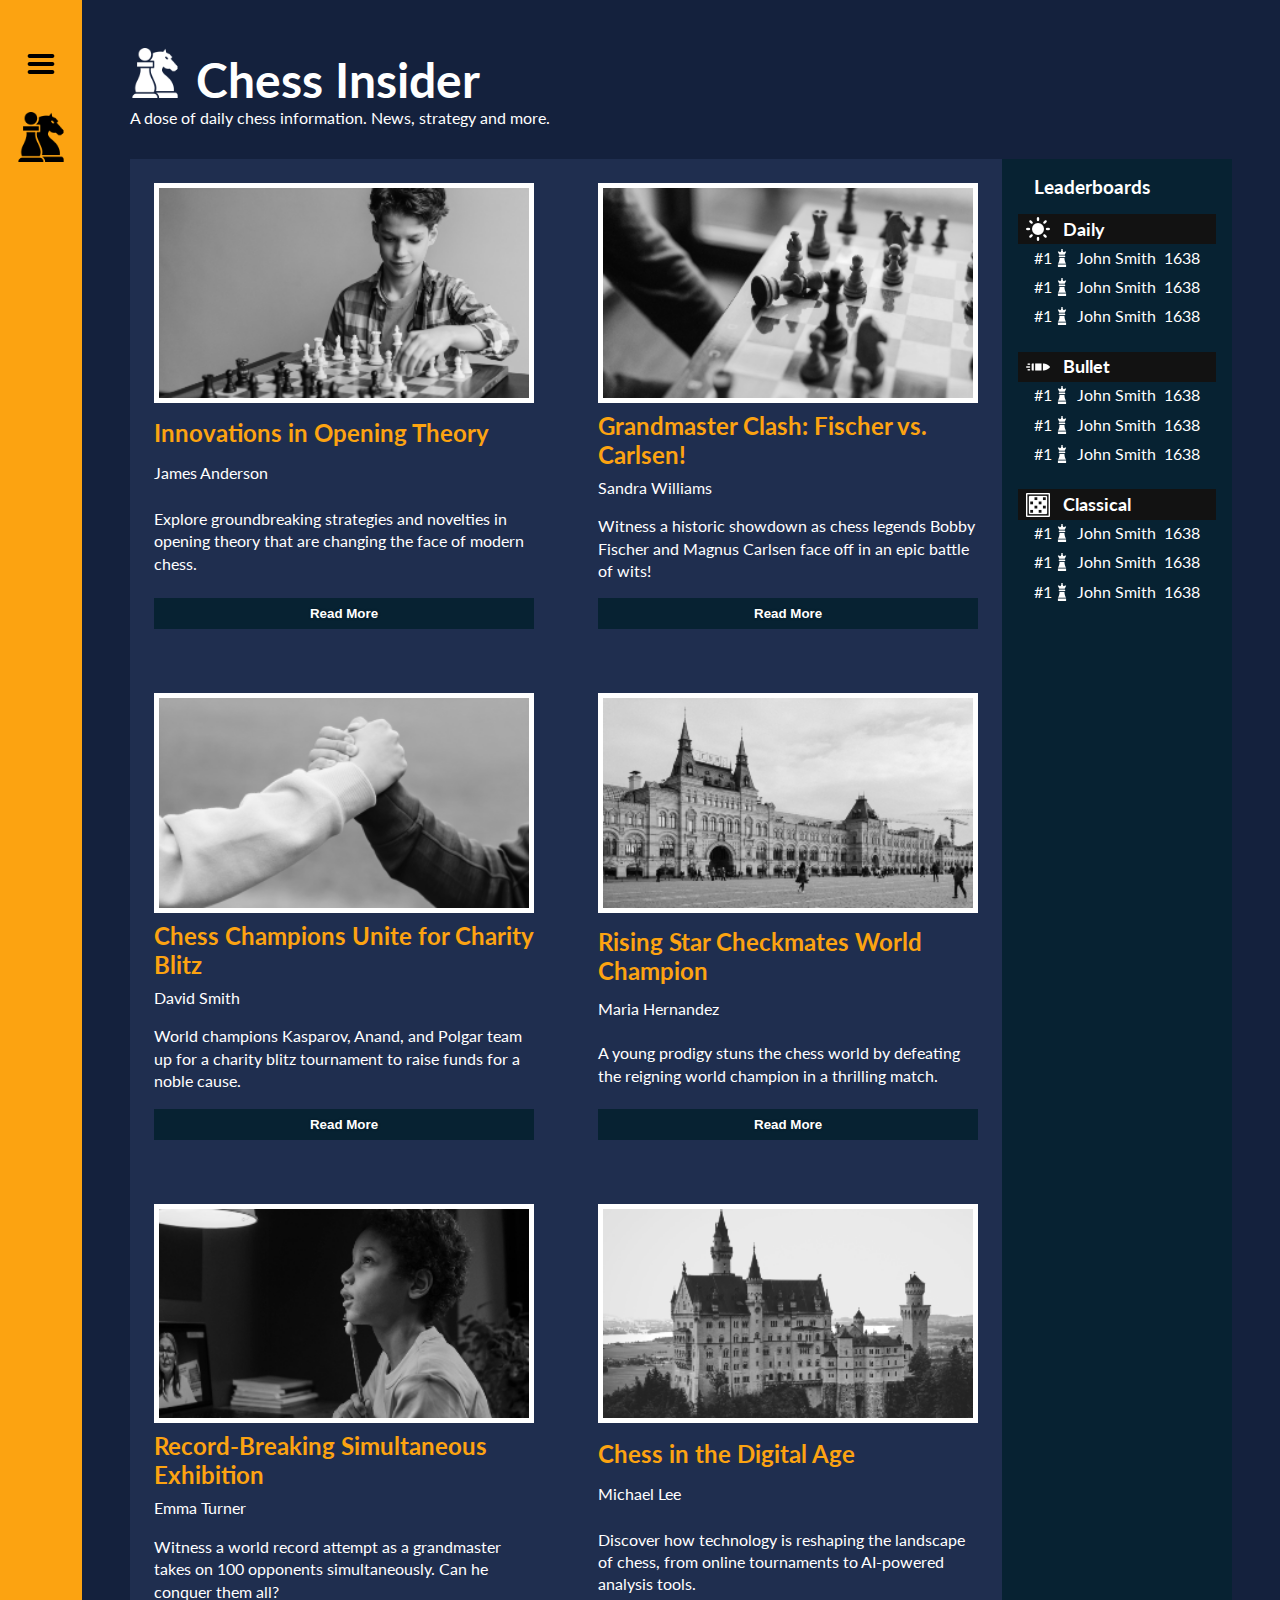
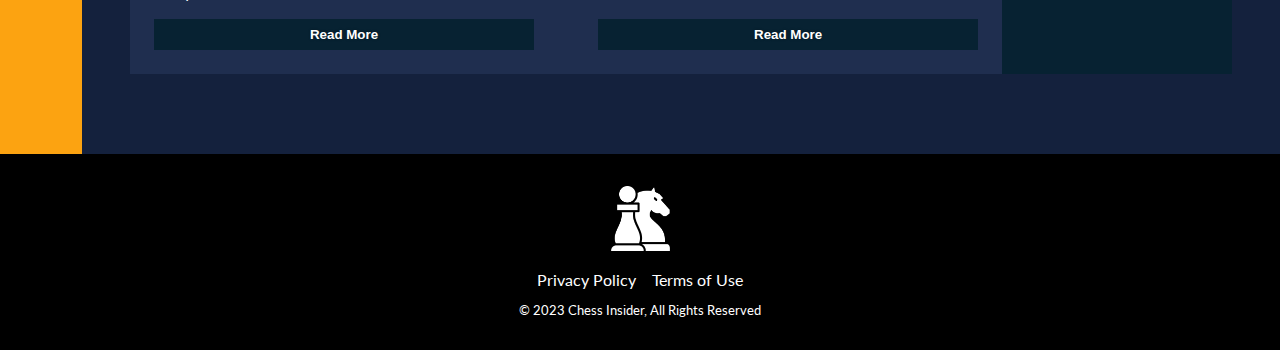
==== index.html @ 67de0f91 "Complete core layout" ====
<!DOCTYPE html>
<html lang="en">

<head>
    <meta charset="UTF-8">
    <meta name="viewport" content="width=device-width, initial-scale=1.0">
    <title>Dynamic Interactions</title>
    <link rel="stylesheet" href="./style.css">
    <link rel="stylesheet" href="https://fonts.googleapis.com/css?family=Lato">
    <script src="./interactions.js" async></script>
</head>

<body>
    <div class="main_container">
        <div class="sidebar_menu_closed">
            <img class ="burger_menu" src="./images/burger_bar.png" alt="burger menu">
            <div class="logo_container">
                <img class="logo_closed" src="./images/chess.png" alt="chess logo">
            </div>
        </div>
        <div class="sidebar_menu_open">
            <img class="close_icon" src="./images/close_icon.png" alt="close icon">
            <div class="logo_container">
                <img class="logo_open" src="./images/chess.png" alt="chess logo">
            </div>
            <nav class="main_navigation">
                <ul>
                    <li><a href="./">Home</a></li>
                    <li><a href="./">Gallery</a></li>
                </ul>
            </nav>
        </div>
        <main class="main_content">
            <div class="title_section">
                <div class="title">
                    <img class="title_logo" src="./images/chess.png" alt="chess logo">
                    <h1>Chess Insider</h1>
                </div>
                <p>A dose of daily chess information. News, strategy and more.</p>
            </div>
            <div class="main_sections">
                <div class="news_section">
                    <article class="news_article">
                        <img src="./images/chess_news_1.png" alt="">
                        <h2>Innovations in Opening Theory</h2>
                        <p>James Anderson</p>
                        <p>Explore groundbreaking strategies and novelties in opening theory that are changing the face
                            of
                            modern chess.</p>
                        <button><a href="./">Read More</a></button>
                    </article>
                    <article class="news_article">
                        <img src="./images/chess_news_2.png" alt="">
                        <h2>Grandmaster Clash: Fischer vs. Carlsen!</h2>
                        <p>Sandra Williams</p>
                        <p>Witness a historic showdown as chess legends Bobby Fischer and Magnus Carlsen face off in an
                            epic
                            battle of
                            wits!</p>
                        <button><a href="./">Read More</a></button>
                    </article>
                    <article class="news_article">
                        <img src="./images/chess_news_3.png" alt="">
                        <h2>Chess Champions Unite for Charity Blitz</h2>
                        <p>David Smith</p>
                        <p>World champions Kasparov, Anand, and Polgar team up for a charity blitz tournament to raise
                            funds
                            for a noble cause.</p>
                        <button><a href="./">Read More</a></button>
                    </article>
                    <article class="news_article">
                        <img src="./images/chess_news_4.png" alt="">
                        <h2>Rising Star Checkmates World Champion</h2>
                        <p>Maria Hernandez</p>
                        <p>A young prodigy stuns the chess world by defeating the reigning world champion in a thrilling
                            match.</p>
                        <button><a href="./">Read More</a></button>
                    </article>
                    <article class="news_article">
                        <img src="./images/chess_news_5.png" alt="">
                        <h2>Record-Breaking Simultaneous Exhibition</h2>
                        <p>Emma Turner</p>
                        <p>Witness a world record attempt as a grandmaster takes on 100 opponents simultaneously. Can he
                            conquer them all?</p>
                        <button><a href="./">Read More</a></button>
                    </article>
                    <article class="news_article">
                        <img src="./images/chess_news_6.png" alt="">
                        <h2>Chess in the Digital Age</h2>
                        <p>Michael Lee</p>
                        <p>Discover how technology is reshaping the landscape of chess, from online tournaments to
                            AI-powered analysis tools.</p>
                        <button><a href="./">Read More</a></button>
                    </article>
                </div>
                <aside class="leaderboards">
                    <h3 class="leaderboards_title">Leaderboards</h3>
                    <div class="category">
                        <div class="category_block">
                            <div class="leaderboards_subtitle">
                                <img src="./images/sun_icon.png" alt="sun icon">
                                <h3 class="category_title">Daily</h3>
                            </div>
                            <div class="user_container">
                                <div class="user_info">
                                    <div class="user_rank">#1</div>
                                    <div class="user_icon"><img src="./images/queen_icon.png" alt="user_icon"></div>
                                    <div class="user_name">John Smith</div>
                                </div>
                                <div class="user_score">1638</div>
                            </div>
                            <div class="user_container">
                                <div class="user_info">
                                    <div class="user_rank">#1</div>
                                    <div class="user_icon"><img src="./images/queen_icon.png" alt="user_icon"></div>
                                    <div class="user_name">John Smith</div>
                                </div>
                                <div class="user_score">1638</div>
                            </div>
                            <div class="user_container">
                                <div class="user_info">
                                    <div class="user_rank">#1</div>
                                    <div class="user_icon"><img src="./images/queen_icon.png" alt="user_icon"></div>
                                    <div class="user_name">John Smith</div>
                                </div>
                                <div class="user_score">1638</div>
                            </div>
                        </div>
                        <div class="category_block">
                            <div class="leaderboards_subtitle">
                                <img src="./images/bullet_icon.png" alt="bullet icon">
                                <h3 class="category_title">Bullet</h3>
                            </div>
                            <div class="user_container">
                                <div class="user_info">
                                    <div class="user_rank">#1</div>
                                    <div class="user_icon"><img src="./images/queen_icon.png" alt="user_icon"></div>
                                    <div class="user_name">John Smith</div>
                                </div>
                                <div class="user_score">1638</div>
                            </div>
                            <div class="user_container">
                                <div class="user_info">
                                    <div class="user_rank">#1</div>
                                    <div class="user_icon"><img src="./images/queen_icon.png" alt="user_icon"></div>
                                    <div class="user_name">John Smith</div>
                                </div>
                                <div class="user_score">1638</div>
                            </div>
                            <div class="user_container">
                                <div class="user_info">
                                    <div class="user_rank">#1</div>
                                    <div class="user_icon"><img src="./images/queen_icon.png" alt="user_icon"></div>
                                    <div class="user_name">John Smith</div>
                                </div>
                                <div class="user_score">1638</div>
                            </div>
                        </div>
                        <div class="category_block">
                            <div class="leaderboards_subtitle">
                                <img src="./images/chess_board_icon.png" alt="chess board icon">
                                <h3 class="category_title">Classical</h3>
                            </div>
                            <div class="user_container">
                                <div class="user_info">
                                    <div class="user_rank">#1</div>
                                    <div class="user_icon"><img src="./images/queen_icon.png" alt="user_icon"></div>
                                    <div class="user_name">John Smith</div>
                                </div>
                                <div class="user_score">1638</div>
                            </div>
                            <div class="user_container">
                                <div class="user_info">
                                    <div class="user_rank">#1</div>
                                    <div class="user_icon"><img src="./images/queen_icon.png" alt="user_icon"></div>
                                    <div class="user_name">John Smith</div>
                                </div>
                                <div class="user_score">1638</div>
                            </div>
                            <div class="user_container">
                                <div class="user_info">
                                    <div class="user_rank">#1</div>
                                    <div class="user_icon"><img src="./images/queen_icon.png" alt="user_icon"></div>
                                    <div class="user_name">John Smith</div>
                                </div>
                                <div class="user_score">1638</div>
                            </div>
                        </div>
                    </div>
                </aside>
            </div>

        </main>

    </div>
</body>
<footer>
    <div class="logo_container">
        <img class="logo_footer" src="./images/chess.png" alt="chess logo">
    </div>
    <div class="legal_container">
            <div>Privacy Policy</div>
            <div>Terms of Use</div>
    </div>
    <div class="copyright">
        © 2023 Chess Insider, All Rights Reserved
    </div>
</footer>

</html>
---- style.css ----
/* Reset CSS section*/
html, body, div, span, applet, object, iframe,
h1, h2, h3, h4, h5, h6, p, blockquote, pre,
a, abbr, acronym, address, big, cite, code,
del, dfn, em, img, ins, kbd, q, s, samp,
small, strike, strong, sub, sup, tt, var,
b, u, i, center,
dl, dt, dd, ol, ul, li,
fieldset, form, label, legend,
table, caption, tbody, tfoot, thead, tr, th, td,
article, aside, canvas, details, embed, 
figure, figcaption, footer, header, hgroup, 
menu, nav, output, ruby, section, summary,
time, mark, audio, video {
    border: 0;
    font: inherit;
    font-size: 100%;
    margin: 0;
    padding: 0;
    vertical-align: baseline;
}

/* HTML5 display-role reset for older browsers */
article, aside, details, figcaption, figure, 
footer, header, hgroup, menu, nav, section {
    display: block;

}

:root {
    --background: #000000;
    --primary: #14213D;
    --secondary: #1f2e4f;
    --accent: #FCA311;
    --dark-accent: #072232;
    --neutral: #E5E5E5;
    --white: #ffffff;
}

body {
    background-color: var(--background);
    color: var(--color2);
    font-family: 'Lato';
    height: fit-content;
    
}

h1 {
    color: var(--white);
    font-size: 3rem;
    font-weight: bold;
    padding: 0 1rem;
}

h3 {
    font-size: 1.2rem;
    font-weight: bold;
    padding: 0 1rem;
}

a, a:visited {
    color: var(--color2);
    text-decoration: none;
}

nav > ul {
    list-style-type: none;
}

.main_container {
    display: flex;
}

.title {
    align-items: baseline;
    display: flex;
    flex-direction: row;
}

.title_logo {
    filter: invert(1);
    width: 50px;
}

.sidebar_menu_closed {
    align-items: center;
    background-color: var(--accent);
    display: flex;
    flex-direction: column;
    padding: 3rem 1rem;
}

.burger_menu {
    padding-bottom: 2rem;
    cursor: pointer;
}

.sidebar_menu_closed > .logo_container > .logo_closed {
    width: 50px;
}

.sidebar_menu_open {
    align-items: center;
    background-color: var(--accent);
    display: none;
    flex-direction: column;
    padding: 3rem 2rem;
}

.close_icon {
    padding-bottom: 2rem;
    cursor: pointer;
}

.sidebar_menu_open > .logo_container > .logo_open {
    width: 100px;
}

.main_navigation {
    font-size: 1rem;
    font-weight: bold;
    line-height: 2rem;
    padding: 2rem;
}

.logo {
    width: 75px;
}

.main_content {
    background-color: var(--primary);
    color: var(--white);
    height: 100vh;
    height: fit-content;
    padding: 3rem;
    width: 100vw;
}

.main_sections {
    display: flex;
    margin: 2rem 0;
}

/* News block section */
.news_section {
    background-color: var(--secondary);
    display: flex;
    flex-wrap: wrap;
    gap: 1rem;
    width: 100%;
}

.news_section > article {
    flex-grow: 1;
    width: 300px;
}

.news_article {
    display: flex;
    flex-direction: column;
    justify-content: space-between;
    padding: 1.5rem;
}

.news_article > img {
    border: 5px solid var(--white);
    filter: grayscale(1);
    margin-bottom: 0.5rem;
}

.news_article > img:hover {
    filter: grayscale(0);
}

.news_article > h2 {
    color: var(--accent);
    font-size: 1.5rem;
    font-weight: bold;
    padding-bottom: 0.5rem;
}

.news_article > p {
    line-height: 1.4rem;
    padding-bottom: 1rem;
}

.news_article > button {
    background-color: var(--dark-accent);
    border: none;
    color: var(--white);
    font-weight: bold;
    padding: 0.5rem;
    text-shadow: 0 0 3px #00000052;
    width: 100%;;
}

/* Leaderboard block section */
.leaderboards {
    background-color: var(--dark-accent);
    padding: 1rem;
    width: 250px;
}

.leaderboards_title {
    padding-bottom: 1rem;
}

.leaderboards_subtitle {
    align-items: center;
    background-color:#121212;
    display: flex;
    padding: 0.2rem 0.5rem;
}

.leaderboards_subtitle > img {
    filter: invert(1);
}

.user_icon > img {
    filter: invert(1);
}

.category_block {
    padding-bottom: 1.2rem;
}

.category_title {
    font-size: 1.1rem;
    font-weight: bold;
    padding-left: 0.8rem;
}

.user_container {
    display: flex;
    justify-content: space-between;
    padding: 0.2rem 1rem;
}

.user_info {
    display: flex;
}

.user_name {
    padding-left: 0.3rem;
}

/* Footer section */
footer {
    color: var(--white);
    background-color: #000000;
    padding: 2rem 0;
    display: flex;
    flex-direction: column;
    align-items: center;
}

.logo_footer {
    filter: invert(1);
    width: 65px;
    padding-bottom: 1rem;
}

.legal_container {
    display: flex;
    gap: 1rem;
    padding-bottom: 0.8rem;
}

.copyright {
    font-size: 0.8rem;
}
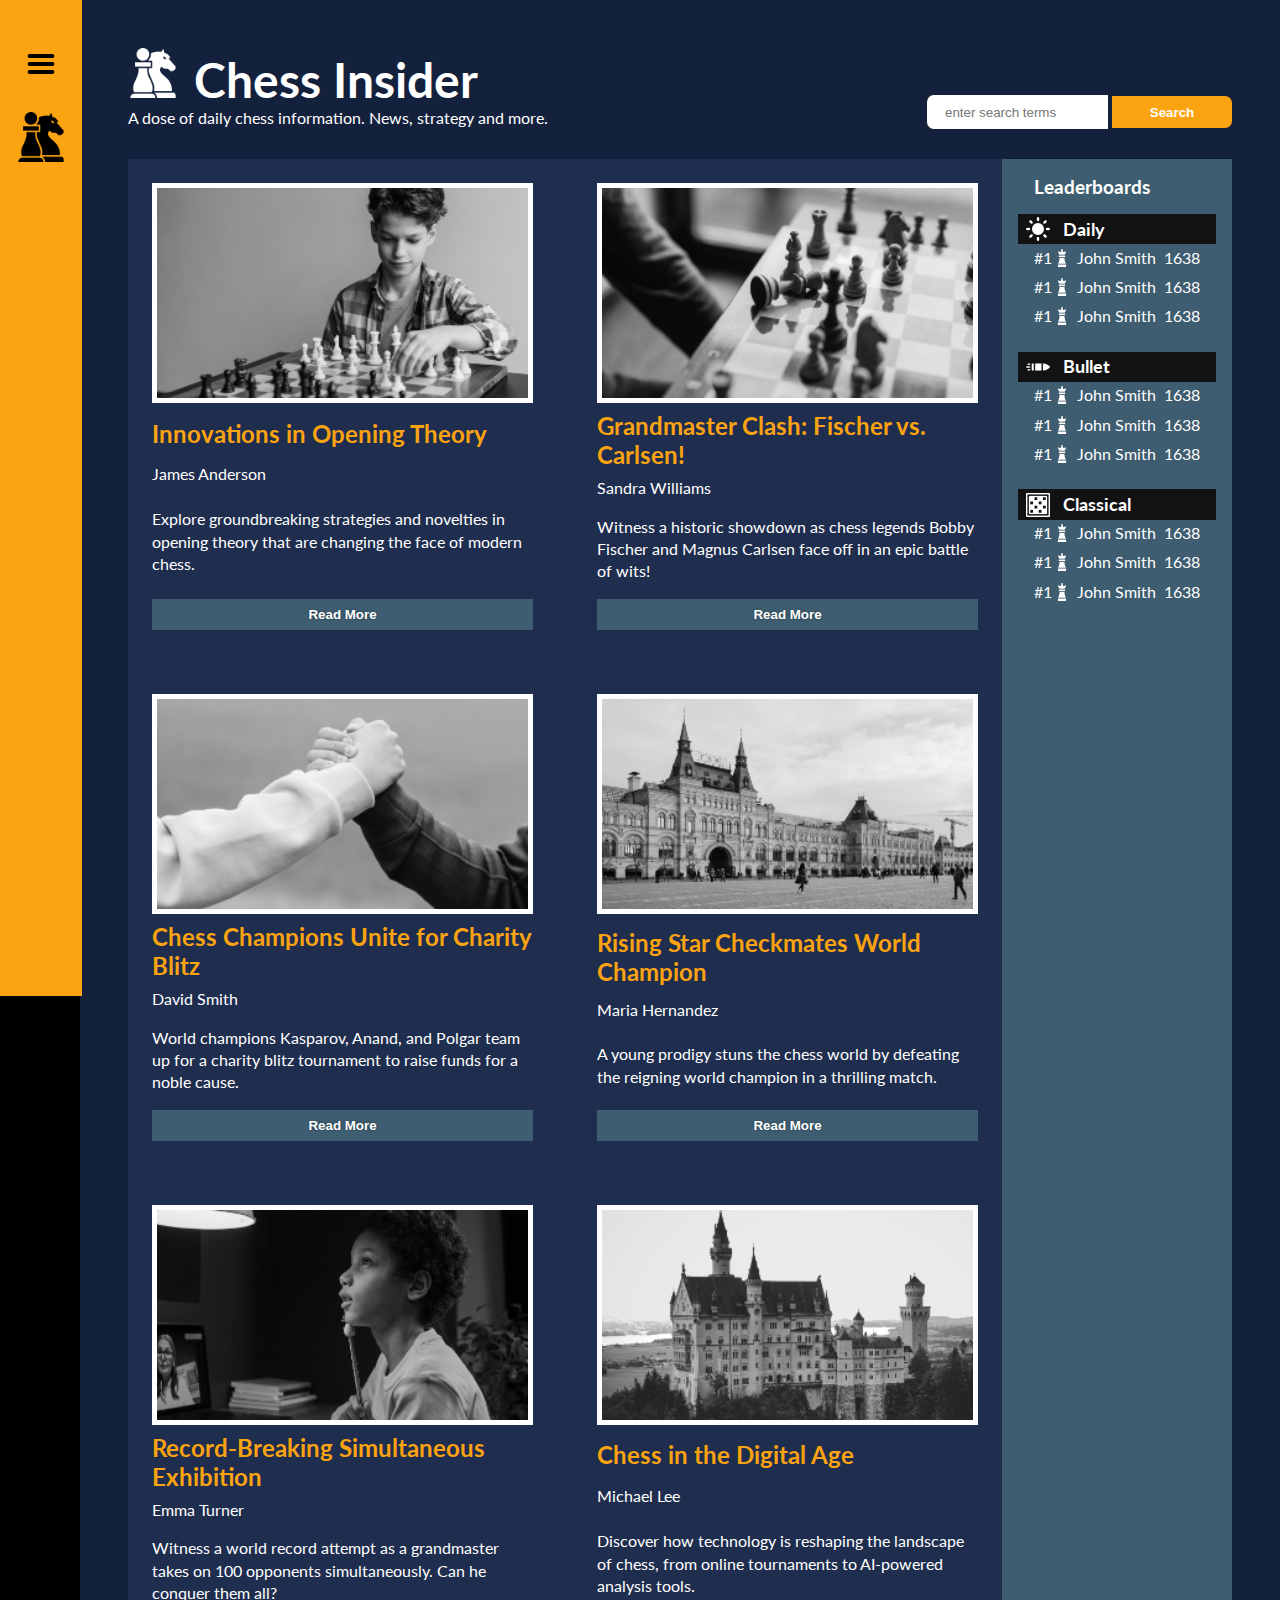
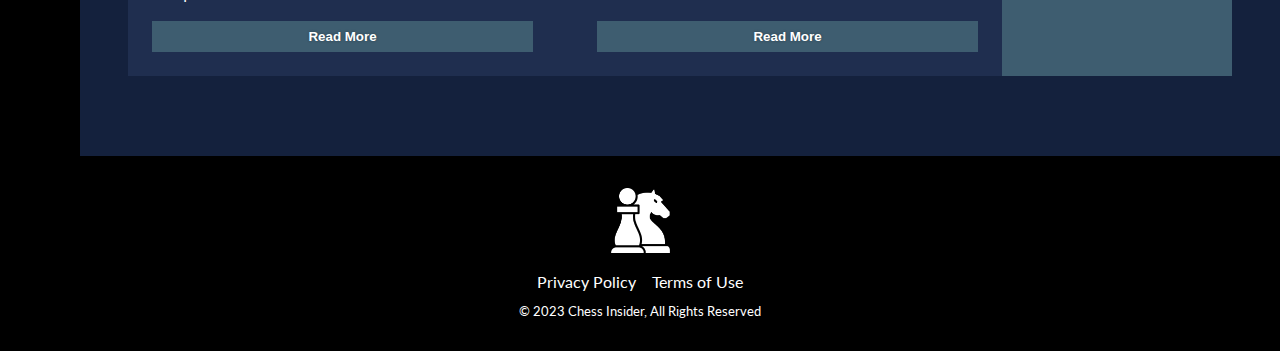
==== commit 3eb60837: "Sticky nav" ====
--- a/index.html
+++ b/index.html
@@ -27,16 +27,23 @@
                 <ul>
                     <li><a href="./">Home</a></li>
                     <li><a href="./">Gallery</a></li>
+                    <li><a href="./">Contact</a></li>
                 </ul>
             </nav>
         </div>
         <main class="main_content">
             <div class="title_section">
-                <div class="title">
-                    <img class="title_logo" src="./images/chess.png" alt="chess logo">
-                    <h1>Chess Insider</h1>
+                <div class="title_left">
+                    <div class="title">
+                        <img class="title_logo" src="./images/chess.png" alt="chess logo">
+                        <h1>Chess Insider</h1>
+                    </div>
+                    <p>A dose of daily chess information. News, strategy and more.</p>
                 </div>
-                <p>A dose of daily chess information. News, strategy and more.</p>
+                <div class="title_right">
+                    <input type="text" placeholder="enter search terms">
+                    <button>Search</button>
+                </div>
             </div>
             <div class="main_sections">
                 <div class="news_section">
--- a/style.css
+++ b/style.css
@@ -32,7 +32,7 @@
     --primary: #14213D;
     --secondary: #1f2e4f;
     --accent: #FCA311;
-    --dark-accent: #072232;
+    --neutral-accent: #3e5d70;
     --neutral: #E5E5E5;
     --white: #ffffff;
 }
@@ -71,6 +71,12 @@
     display: flex;
 }
 
+.title_section {
+    align-items: flex-end;
+    display: flex;
+    justify-content: space-between;
+}
+
 .title {
     align-items: baseline;
     display: flex;
@@ -82,17 +88,41 @@
     width: 50px;
 }
 
+.title_right {
+    height: 2rem;
+}
+
+.title_right > input {
+    border-radius: 7px 0 0 7px;
+    border-width: 0;
+    height: 100%;
+    text-indent: 1rem;
+}
+
+.title_right > button {
+    background-color: var(--accent);
+    border-radius: 0 7px 7px 0;
+    border-style: none;
+    color: var(--white);
+    font-weight: bold;
+    height: 100%;
+    width: 120px;
+}
+
 .sidebar_menu_closed {
     align-items: center;
     background-color: var(--accent);
     display: flex;
     flex-direction: column;
+    height: 100%;
     padding: 3rem 1rem;
+    position: fixed;
+    z-index: 1;
 }
 
 .burger_menu {
+    cursor: pointer;
     padding-bottom: 2rem;
-    cursor: pointer;
 }
 
 .sidebar_menu_closed > .logo_container > .logo_closed {
@@ -105,11 +135,14 @@
     display: none;
     flex-direction: column;
     padding: 3rem 2rem;
+    position: fixed;
+    height: 100%;
+    z-index: 1;
 }
 
 .close_icon {
+    cursor: pointer;
     padding-bottom: 2rem;
-    cursor: pointer;
 }
 
 .sidebar_menu_open > .logo_container > .logo_open {
@@ -134,6 +167,7 @@
     height: fit-content;
     padding: 3rem;
     width: 100vw;
+    margin-left: 5rem;
 }
 
 .main_sections {
@@ -185,7 +219,7 @@
 }
 
 .news_article > button {
-    background-color: var(--dark-accent);
+    background-color: var(--neutral-accent);
     border: none;
     color: var(--white);
     font-weight: bold;
@@ -196,7 +230,7 @@
 
 /* Leaderboard block section */
 .leaderboards {
-    background-color: var(--dark-accent);
+    background-color: var(--neutral-accent);
     padding: 1rem;
     width: 250px;
 }
@@ -246,18 +280,18 @@
 
 /* Footer section */
 footer {
-    color: var(--white);
+    align-items: center;
     background-color: #000000;
+    color: var(--white);
+    display: flex;
+    flex-direction: column;
     padding: 2rem 0;
-    display: flex;
-    flex-direction: column;
-    align-items: center;
 }
 
 .logo_footer {
     filter: invert(1);
+    padding-bottom: 1rem;
     width: 65px;
-    padding-bottom: 1rem;
 }
 
 .legal_container {
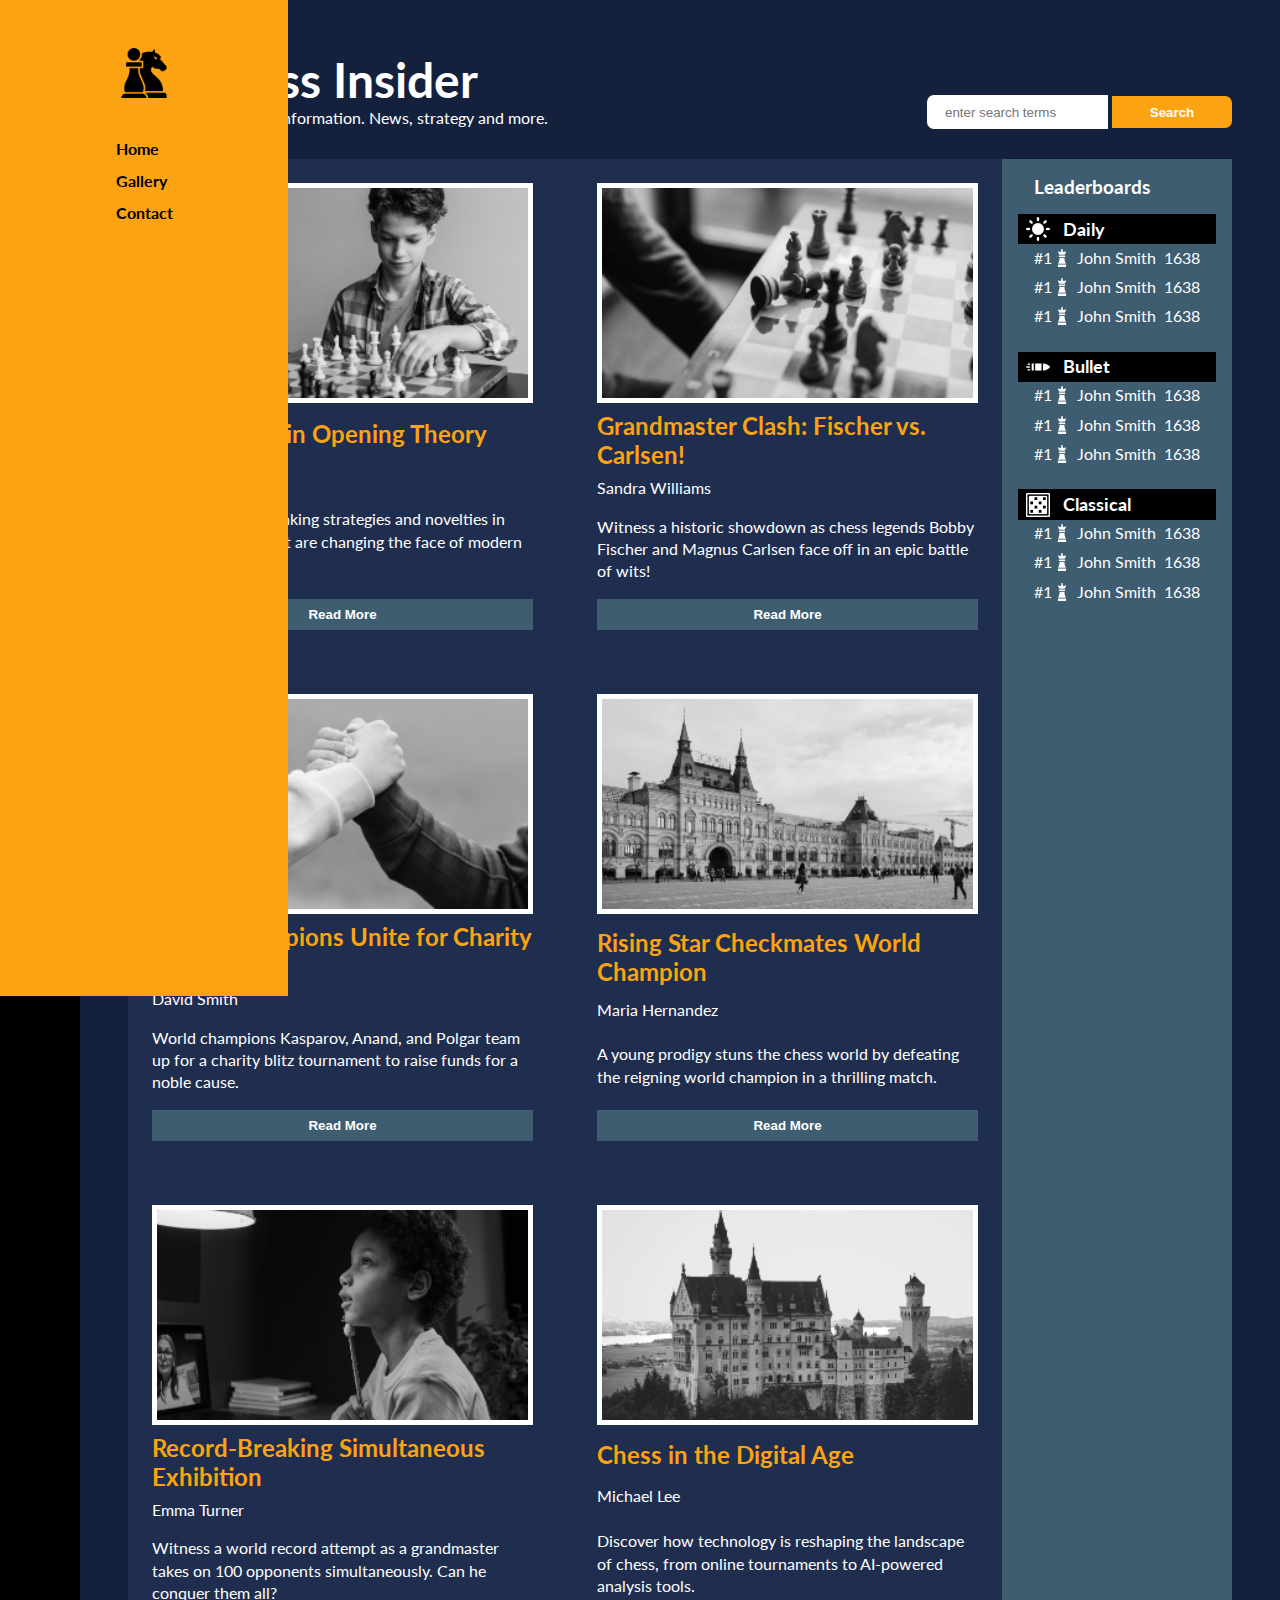
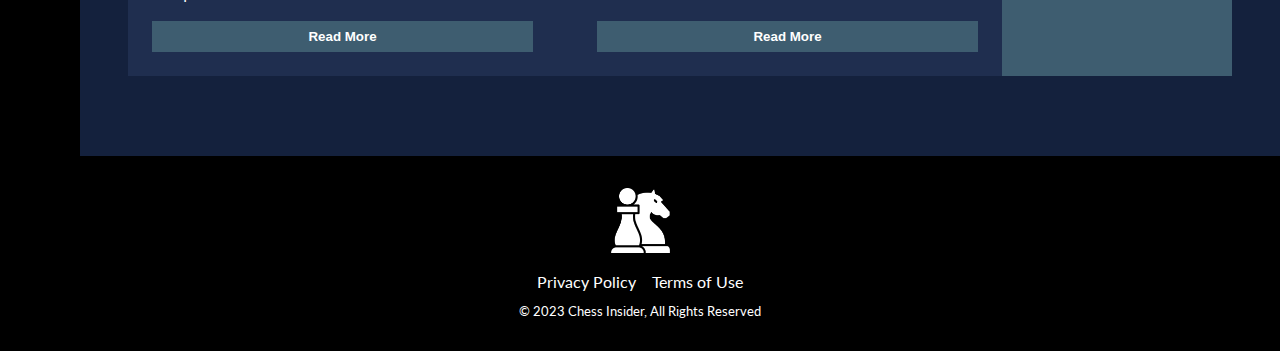
==== commit 3fd1eb47: "Add width transition nav bar" ====
--- a/index.html
+++ b/index.html
@@ -12,16 +12,9 @@
 
 <body>
     <div class="main_container">
-        <div class="sidebar_menu_closed">
-            <img class ="burger_menu" src="./images/burger_bar.png" alt="burger menu">
+        <div class="sidebar_menu">
             <div class="logo_container">
-                <img class="logo_closed" src="./images/chess.png" alt="chess logo">
-            </div>
-        </div>
-        <div class="sidebar_menu_open">
-            <img class="close_icon" src="./images/close_icon.png" alt="close icon">
-            <div class="logo_container">
-                <img class="logo_open" src="./images/chess.png" alt="chess logo">
+                <img class="logo" src="./images/chess.png" alt="chess logo">
             </div>
             <nav class="main_navigation">
                 <ul>
--- a/style.css
+++ b/style.css
@@ -109,7 +109,7 @@
     width: 120px;
 }
 
-.sidebar_menu_closed {
+.sidebar_menu {
     align-items: center;
     background-color: var(--accent);
     display: flex;
@@ -117,39 +117,25 @@
     height: 100%;
     padding: 3rem 1rem;
     position: fixed;
+    transition: width 700ms ease;
+    width: 3rem;
     z-index: 1;
 }
 
-.burger_menu {
-    cursor: pointer;
-    padding-bottom: 2rem;
-}
-
-.sidebar_menu_closed > .logo_container > .logo_closed {
+.sidebar_menu:hover {
+    width: 16rem;
+}
+
+.sidebar_menu:hover .main_navigation {
+    display: block;
+}
+
+.sidebar_menu > .logo_container > .logo {
     width: 50px;
 }
 
-.sidebar_menu_open {
-    align-items: center;
-    background-color: var(--accent);
+.main_navigation {
     display: none;
-    flex-direction: column;
-    padding: 3rem 2rem;
-    position: fixed;
-    height: 100%;
-    z-index: 1;
-}
-
-.close_icon {
-    cursor: pointer;
-    padding-bottom: 2rem;
-}
-
-.sidebar_menu_open > .logo_container > .logo_open {
-    width: 100px;
-}
-
-.main_navigation {
     font-size: 1rem;
     font-weight: bold;
     line-height: 2rem;
@@ -165,9 +151,9 @@
     color: var(--white);
     height: 100vh;
     height: fit-content;
+    margin-left: 5rem;
     padding: 3rem;
     width: 100vw;
-    margin-left: 5rem;
 }
 
 .main_sections {
@@ -224,7 +210,6 @@
     color: var(--white);
     font-weight: bold;
     padding: 0.5rem;
-    text-shadow: 0 0 3px #00000052;
     width: 100%;;
 }
 
@@ -241,7 +226,7 @@
 
 .leaderboards_subtitle {
     align-items: center;
-    background-color:#121212;
+    background-color:var(--background);
     display: flex;
     padding: 0.2rem 0.5rem;
 }
@@ -281,7 +266,7 @@
 /* Footer section */
 footer {
     align-items: center;
-    background-color: #000000;
+    background-color: var(--background);
     color: var(--white);
     display: flex;
     flex-direction: column;
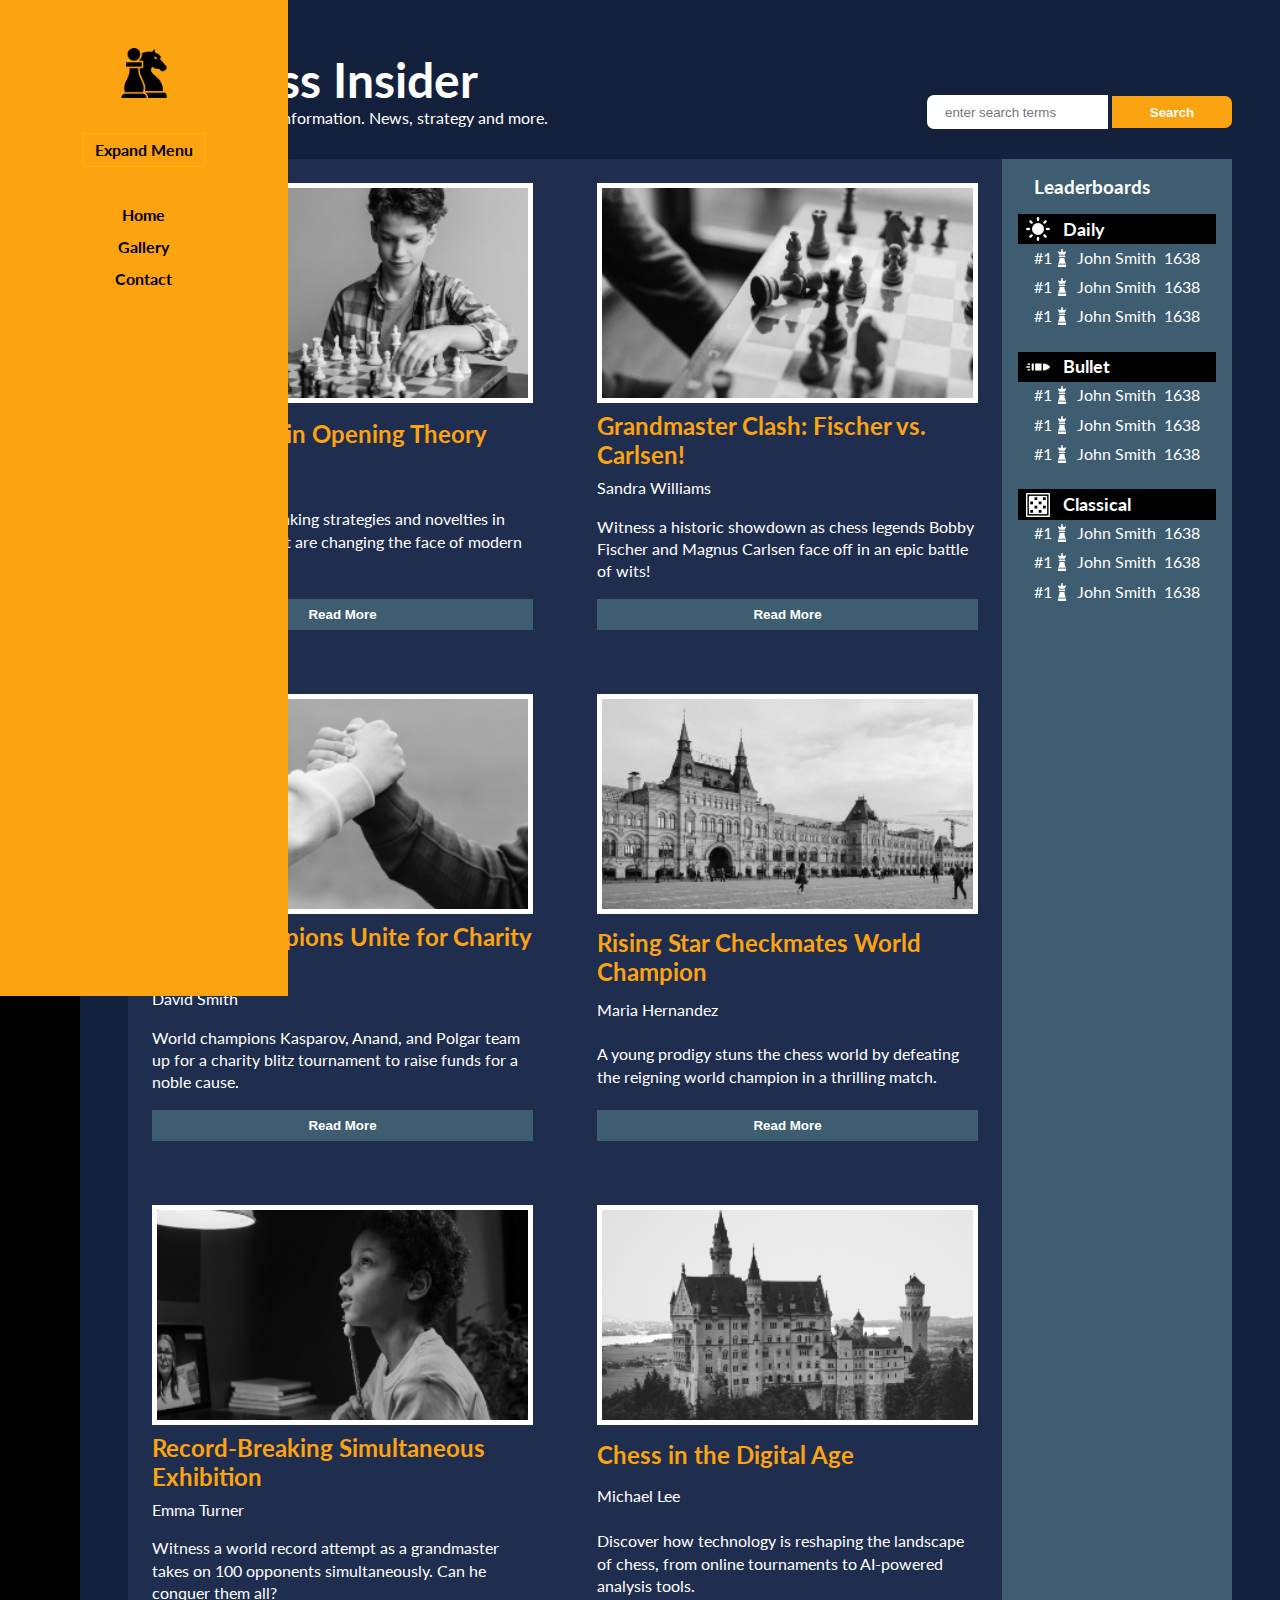
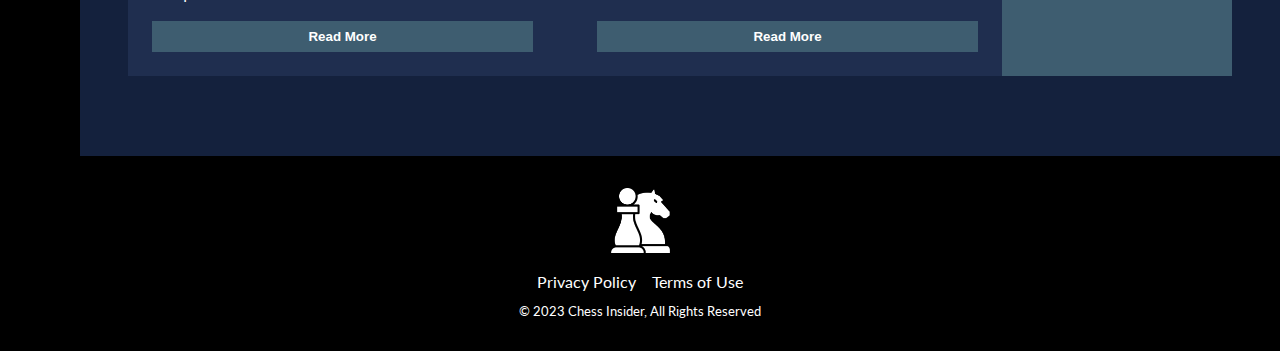
==== commit 36a80efd: "Add nav bar transitions" ====
--- a/index.html
+++ b/index.html
@@ -17,7 +17,14 @@
                 <img class="logo" src="./images/chess.png" alt="chess logo">
             </div>
             <nav class="main_navigation">
-                <ul>
+                <ul class="contracted_menu">
+                    <li class="expand_menu">Expand Menu</li>
+                    <li class="expand_menu_item"><a href="./">Expanded 1</a></li>
+                    <li class="expand_menu_item"><a href="./">Expanded 2</a></li>
+                    <li class="expand_menu_item"><a href="./">Expanded 3</a></li>
+                    <li class="expand_menu_item"><a href="./">Expanded 4</a></li>
+                </ul>
+                <ul class="secondary_menu">
                     <li><a href="./">Home</a></li>
                     <li><a href="./">Gallery</a></li>
                     <li><a href="./">Contact</a></li>
--- a/style.css
+++ b/style.css
@@ -117,7 +117,7 @@
     height: 100%;
     padding: 3rem 1rem;
     position: fixed;
-    transition: width 700ms ease;
+    transition: width 300ms ease;
     width: 3rem;
     z-index: 1;
 }
@@ -126,20 +126,21 @@
     width: 16rem;
 }
 
+.main_navigation {
+    font-size: 1rem;
+    font-weight: bold;
+    line-height: 2rem;
+    opacity: 0;
+    padding: 2rem;
+    transition: opacity 300ms ease;
+}
+
 .sidebar_menu:hover .main_navigation {
-    display: block;
+    opacity: 1;
 }
 
 .sidebar_menu > .logo_container > .logo {
     width: 50px;
-}
-
-.main_navigation {
-    display: none;
-    font-size: 1rem;
-    font-weight: bold;
-    line-height: 2rem;
-    padding: 2rem;
 }
 
 .logo {
@@ -156,6 +157,29 @@
     width: 100vw;
 }
 
+.expand_menu {
+    cursor: pointer;
+}
+
+.expand_menu_item {
+    display: none;
+}
+
+.contracted_menu {
+    padding-bottom: 2rem;
+}
+
+.contracted_menu > li {
+    border: 1px solid #ffb000;
+    text-align: center;
+    width: 120px;
+}
+
+.secondary_menu > li {
+    text-align: center;
+    width: 120px;
+}
+
 .main_sections {
     display: flex;
     margin: 2rem 0;
